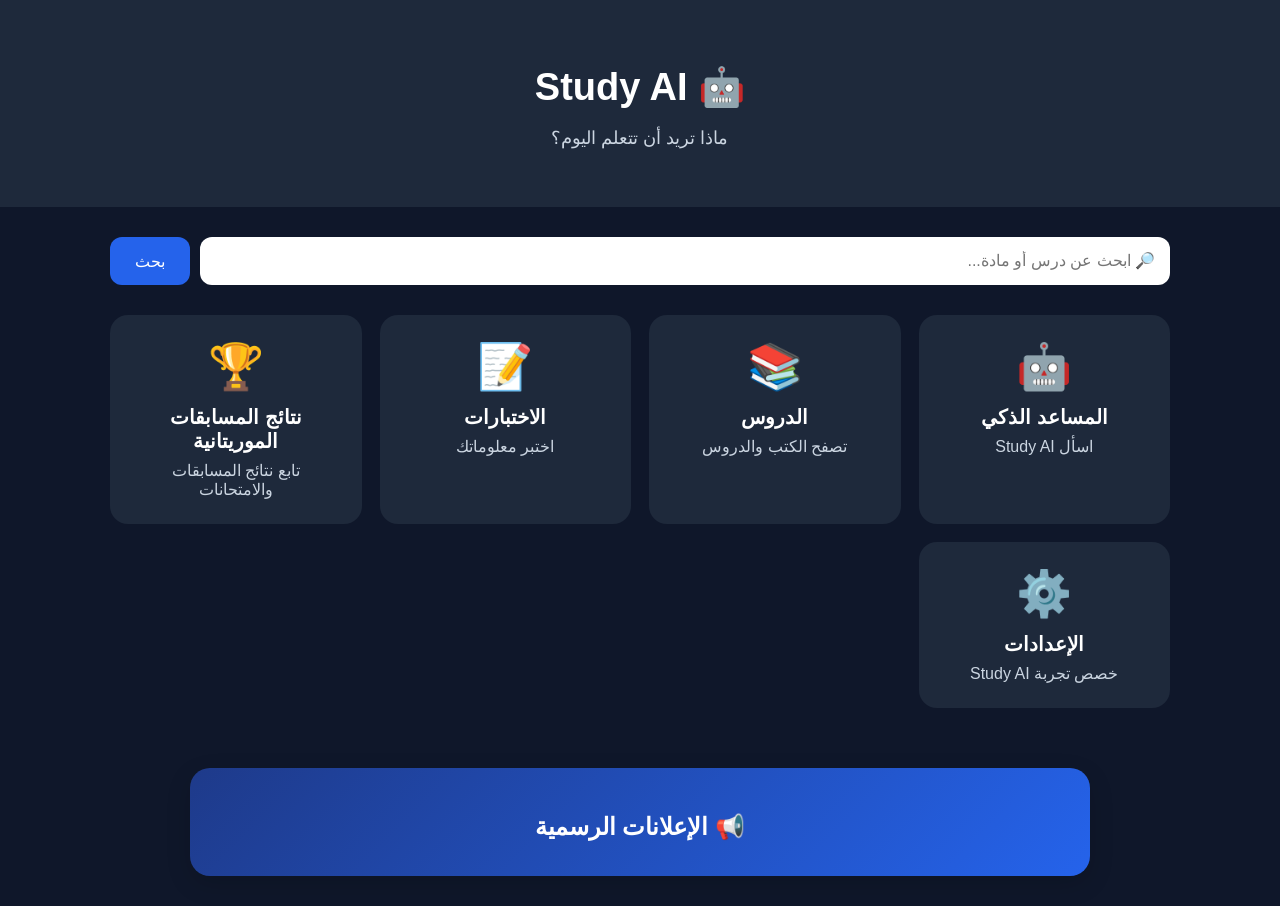
==== templates/index.html @ 43480805 "Study AI first release" ====
<!DOCTYPE html>
<html lang="ar" dir="rtl">

<head>
    <meta charset="UTF-8">
    <meta name="viewport" content="width=device-width, initial-scale=1.0">

    <title>Study AI</title>

    <style>
        * {
            box-sizing: border-box;
        }

        body {
            margin: 0;
            font-family: Arial, sans-serif;
            background: #0f172a;
            color: white;
        }

        header {
            text-align: center;
            padding: 40px 20px;
            background: #1e293b;
        }

        header h1 {
            font-size: 38px;
            margin-bottom: 10px;
        }

        header p {
            color: #cbd5e1;
            font-size: 18px;
        }

        .container {
            max-width: 1100px;
            margin: auto;
            padding: 30px 20px;
        }

        .search {
            display: flex;
            gap: 10px;
            margin-bottom: 30px;
        }

        .search input {
            flex: 1;
            padding: 15px;
            border: none;
            border-radius: 12px;
            font-size: 16px;
        }

        .search button {
            border: none;
            border-radius: 12px;
            padding: 0 25px;
            background: #2563eb;
            color: white;
            font-size: 16px;
            cursor: pointer;
        }

        .cards {
            display: grid;
            grid-template-columns: repeat(auto-fit, minmax(220px, 1fr));
            gap: 18px;
        }

        .card {
            display: block;
            text-decoration: none;
            color: white;
            background: #1e293b;
            padding: 25px;
            border-radius: 18px;
            text-align: center;
            transition: 0.2s;
        }

        .card:hover {
            transform: translateY(-5px);
            background: #334155;
        }

        .icon {
            font-size: 45px;
            margin-bottom: 12px;
        }

        .card h2 {
            margin: 8px 0;
            font-size: 20px;
        }

        .card p {
            color: #cbd5e1;
            margin: 0;
        }
    </style>
</head>

<body>

<header>
    <h1>🤖 Study AI</h1>
<p id="welcomeText">ماذا تريد أن تتعلم اليوم؟</p>
</header>

<div class="container">

    <form class="search" action="/search" method="get">
        <input
            type="text"
            name="q"
            placeholder="🔎 ابحث عن درس أو مادة..."
        >

        <button type="submit">
            بحث
        </button>
    </form>

    <div class="cards">

        <!-- المساعد الذكي -->
        <a class="card" href="/chat">
            <div class="icon">🤖</div>
            <h2>المساعد الذكي</h2>
            <p>اسأل Study AI</p>
        </a>

        <!-- الدروس -->
        <a class="card" href="/lessons">
            <div class="icon">📚</div>
            <h2>الدروس</h2>
            <p>تصفح الكتب والدروس</p>
        </a>

        <!-- الاختبارات -->
        <a class="card" href="/quizzes">
            <div class="icon">📝</div>
            <h2>الاختبارات</h2>
            <p>اختبر معلوماتك</p>
        </a>

        <!-- نتائج المسابقات الموريتانية -->
        <a class="card" href="/results">
            <div class="icon">🏆</div>
            <h2>نتائج المسابقات الموريتانية</h2>
            <p>تابع نتائج المسابقات والامتحانات</p>
        </a>

        <!-- الإعدادات -->
        <a class="card" href="/settings">
            <div class="icon">⚙️</div>
            <h2>الإعدادات</h2>
            <p>خصص تجربة Study AI</p>
        </a>

    </div>

</div>

</body>
</html>

<style>
.countdown-box {
    max-width: 900px;
    margin: 30px auto;
    padding: 25px;
    border-radius: 20px;
    text-align: center;
    background: linear-gradient(135deg, #1e3a8a, #2563eb);
    color: white;
    box-shadow: 0 8px 25px rgba(0,0,0,.15);
}

.countdown-box h2 {
    margin-bottom: 10px;
}

.countdown-title {
    font-size: 20px;
    margin-bottom: 20px;
}

.countdown-timer {
    display: flex;
    justify-content: center;
    gap: 12px;
    flex-wrap: wrap;
}

.countdown-unit {
    min-width: 90px;
    padding: 15px 10px;
    background: rgba(255,255,255,.15);
    border-radius: 14px;
}

.countdown-number {
    display: block;
    font-size: 32px;
    font-weight: bold;
}

.countdown-label {
    font-size: 14px;
}

.countdown-started {
    font-size: 24px;
    font-weight: bold;
}
</style>

<div class="countdown-box" id="countdownBox">
    <h2>📢 الإعلانات الرسمية</h2>
    <div id="countdownList"></div>
</div>

<style>
.countdown-box {
    max-width: 900px;
    margin: 30px auto;
    padding: 25px;
    border-radius: 20px;
    text-align: center;
    background: linear-gradient(135deg, #1e3a8a, #2563eb);
    color: white;
}

.countdown-item {
    background: rgba(255,255,255,.12);
    margin: 15px 0;
    padding: 20px;
    border-radius: 16px;
}

.countdown-item h3 {
    margin-top: 0;
}

.countdown-timer {
    display: flex;
    justify-content: center;
    gap: 10px;
    flex-wrap: wrap;
}

.countdown-unit {
    min-width: 75px;
    padding: 10px;
    background: rgba(255,255,255,.15);
    border-radius: 12px;
}

.countdown-number {
    display: block;
    font-size: 28px;
    font-weight: bold;
}

.countdown-label {
    font-size: 13px;
}

.started {
    font-size: 22px;
    font-weight: bold;
}
</style>

<script>
async function loadCountdowns() {
    try {
        const response = await fetch("/api/countdown");
        const countdowns = await response.json();

        const list = document.getElementById("countdownList");

        if (!countdowns.length) {
            list.innerHTML = `
                <div class="countdown-item">
                    لا توجد إعلانات حاليًا.
                </div>
            `;
            return;
        }

        list.innerHTML = countdowns.map(item => `
            <div class="countdown-item" data-target="${item.target_datetime}">
                <h3>${escapeHtml(item.title)}</h3>

                <div class="countdown-timer">
                    <div class="countdown-unit">
                        <span class="countdown-number days">0</span>
                        <span class="countdown-label">يوم</span>
                    </div>

                    <div class="countdown-unit">
                        <span class="countdown-number hours">0</span>
                        <span class="countdown-label">ساعة</span>
                    </div>

                    <div class="countdown-unit">
                        <span class="countdown-number minutes">0</span>
                        <span class="countdown-label">دقيقة</span>
                    </div>

                    <div class="countdown-unit">
                        <span class="countdown-number seconds">0</span>
                        <span class="countdown-label">ثانية</span>
                    </div>
                </div>
            </div>
        `).join("");

        updateAllCountdowns();

    } catch (error) {
        console.error("Countdown error:", error);
    }
}

function updateAllCountdowns() {
    document.querySelectorAll(".countdown-item[data-target]").forEach(item => {

        const target = new Date(item.dataset.target).getTime();
        let difference = target - Date.now();

        const daysElement = item.querySelector(".days");
        const hoursElement = item.querySelector(".hours");
        const minutesElement = item.querySelector(".minutes");
        const secondsElement = item.querySelector(".seconds");

        if (difference <= 0) {
            daysElement.textContent = "0";
            hoursElement.textContent = "0";
            minutesElement.textContent = "0";
            secondsElement.textContent = "0";

            item.querySelector(".countdown-timer").innerHTML =
                '<div class="started">🚀 بدأ الموعد الآن!</div>';

            return;
        }

        const days = Math.floor(
            difference / (1000 * 60 * 60 * 24)
        );

        difference %= 1000 * 60 * 60 * 24;

        const hours = Math.floor(
            difference / (1000 * 60 * 60)
        );

        difference %= 1000 * 60 * 60;

        const minutes = Math.floor(
            difference / (1000 * 60)
        );

        difference %= 1000 * 60;

        const seconds = Math.floor(
            difference / 1000
        );

        daysElement.textContent = days;
        hoursElement.textContent = hours;
        minutesElement.textContent = minutes;
        secondsElement.textContent = seconds;
    });
}

function escapeHtml(text) {
    const div = document.createElement("div");
    div.textContent = text;
    return div.innerHTML;
}

loadCountdowns();

setInterval(updateAllCountdowns, 1000);

setInterval(loadCountdowns, 2000);
</script>
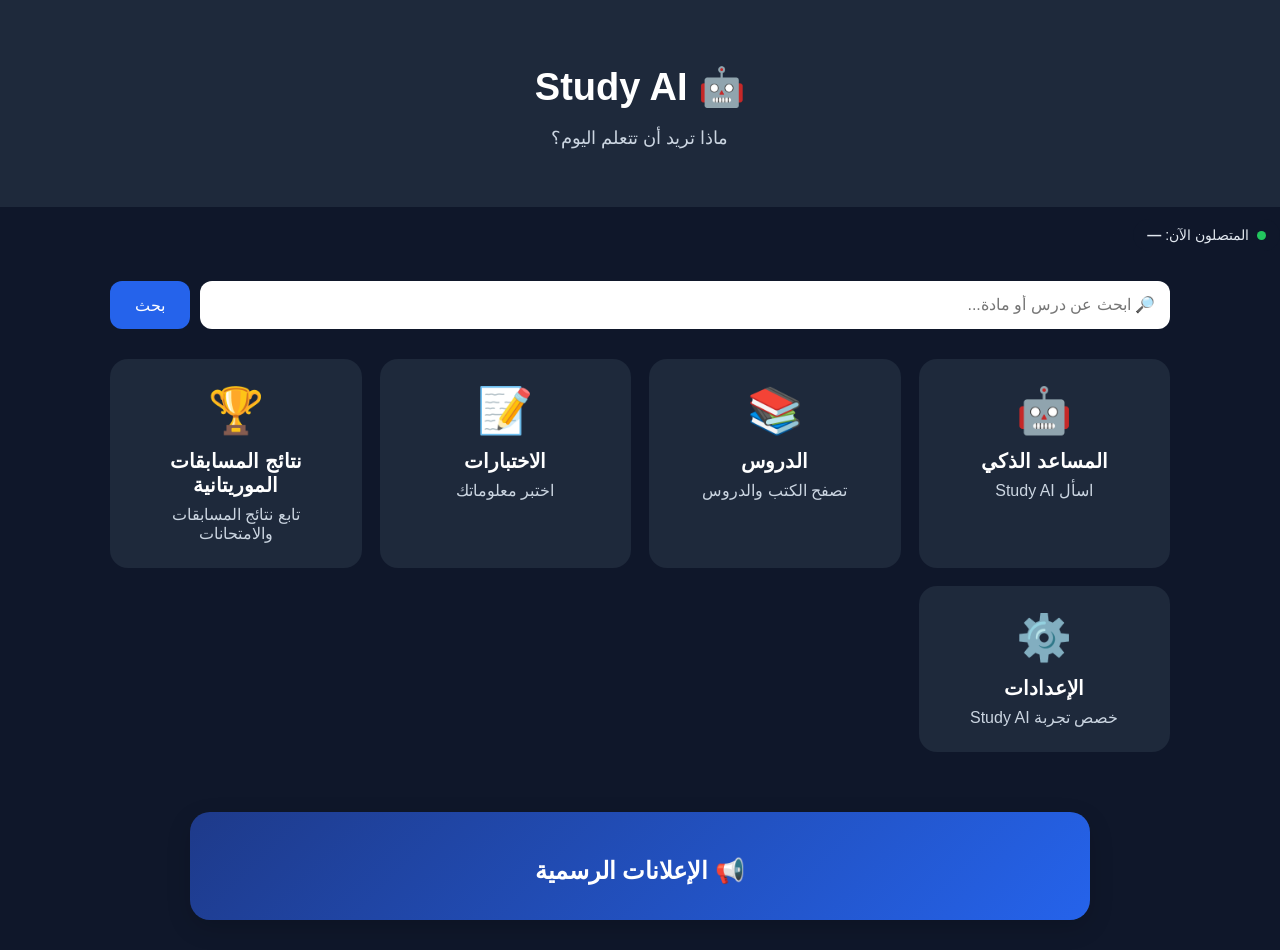
==== commit c2720c66: "Improve Study AI home page and app routes" ====
--- a/templates/index.html
+++ b/templates/index.html
@@ -111,6 +111,24 @@
     <h1>🤖 Study AI</h1>
 <p id="welcomeText">ماذا تريد أن تتعلم اليوم؟</p>
 </header>
+
+<div id="online-counter" style="display:inline-flex;align-items:center;gap:8px;margin-top:12px;padding:8px 14px;border-radius:999px;background:#0f172a;color:#e2e8f0;font-size:14px">
+    <span style="width:9px;height:9px;border-radius:50%;background:#22c55e;display:inline-block"></span>
+    <span>المتصلون الآن: <strong id="online-count">—</strong></span>
+</div>
+<script>
+async function refreshOnlineCount() {
+    try {
+        const response = await fetch("/api/online-count", {cache: "no-store"});
+        if (!response.ok) return;
+        const data = await response.json();
+        document.getElementById("online-count").textContent = data.online;
+    } catch (_) {}
+}
+refreshOnlineCount();
+setInterval(refreshOnlineCount, 30000);
+</script>
+
 
 <div class="container">
 
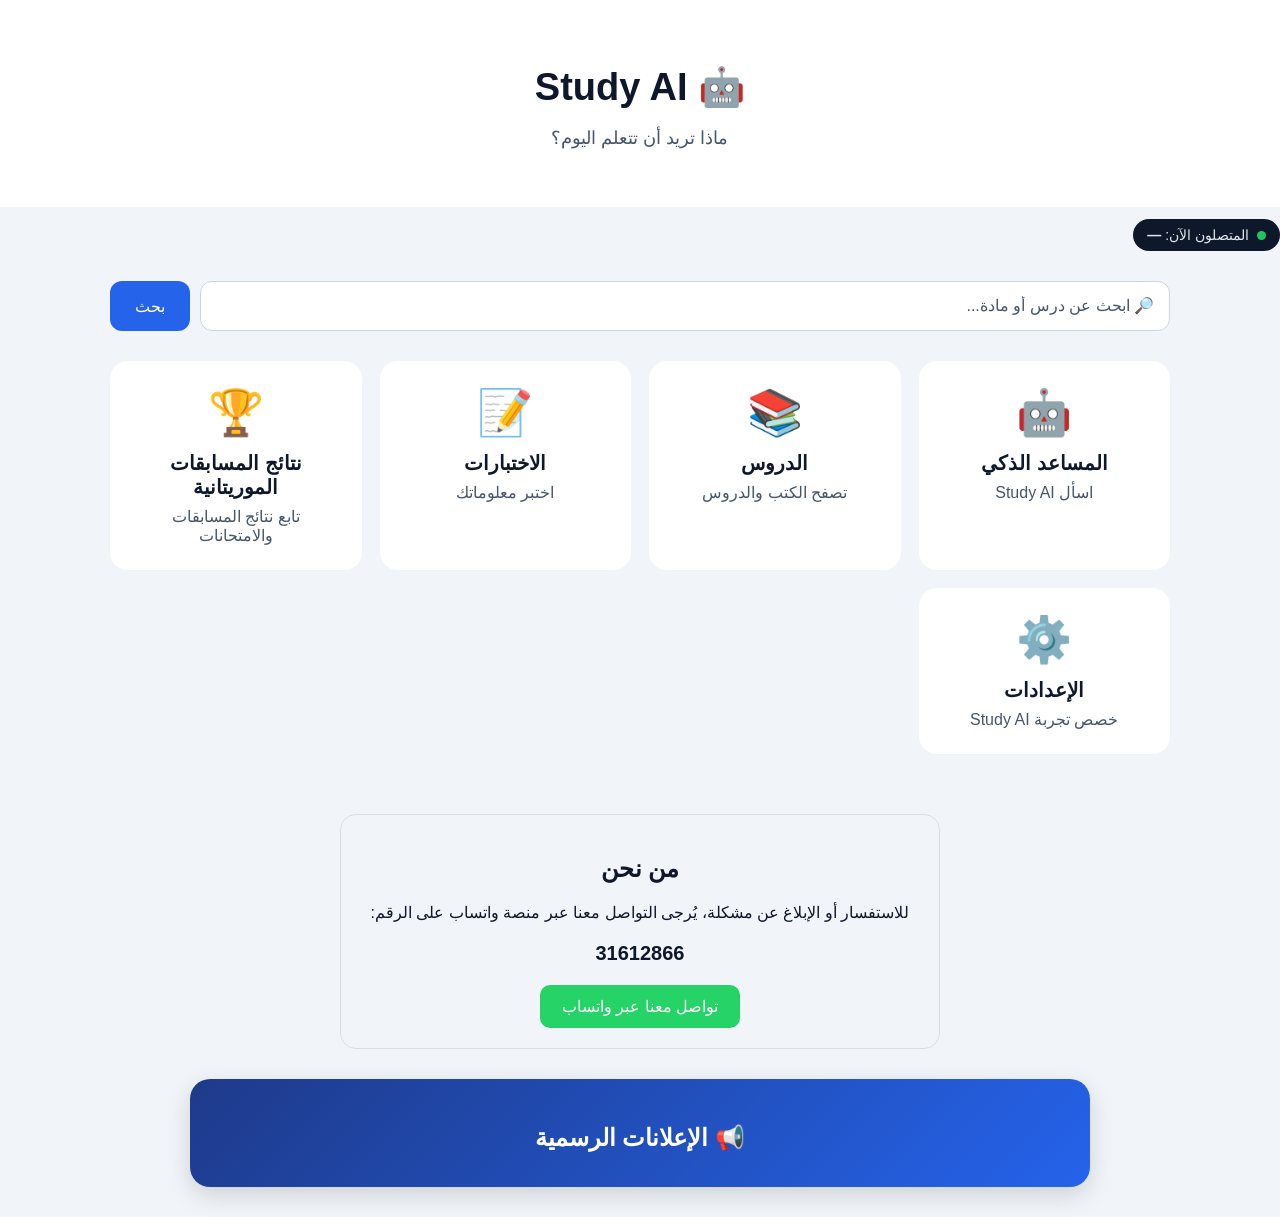
==== commit 4048a750: "Improve web search and home page" ====
--- a/templates/index.html
+++ b/templates/index.html
@@ -13,17 +13,41 @@
             box-sizing: border-box;
         }
 
+        :root {
+            color-scheme: light;
+            --page-bg: #f1f5f9;
+            --panel-bg: #ffffff;
+            --text-color: #0f172a;
+            --muted-color: #475569;
+            --hover-bg: #e2e8f0;
+            --input-bg: #ffffff;
+            --input-border: #cbd5e1;
+        }
+
+        body.dark {
+            color-scheme: dark;
+            --page-bg: #0f172a;
+            --panel-bg: #1e293b;
+            --text-color: #f8fafc;
+            --muted-color: #cbd5e1;
+            --hover-bg: #334155;
+            --input-bg: #1e293b;
+            --input-border: #475569;
+        }
+
         body {
             margin: 0;
             font-family: Arial, sans-serif;
-            background: #0f172a;
-            color: white;
+            background: var(--page-bg);
+            color: var(--text-color);
+            transition: background 0.2s, color 0.2s;
         }
 
         header {
             text-align: center;
             padding: 40px 20px;
-            background: #1e293b;
+            background: var(--panel-bg);
+            color: var(--text-color);
         }
 
         header h1 {
@@ -32,7 +56,7 @@
         }
 
         header p {
-            color: #cbd5e1;
+            color: var(--muted-color);
             font-size: 18px;
         }
 
@@ -50,10 +74,17 @@
 
         .search input {
             flex: 1;
+            min-width: 0;
             padding: 15px;
-            border: none;
+            border: 1px solid var(--input-border);
             border-radius: 12px;
             font-size: 16px;
+            background: var(--input-bg);
+            color: var(--text-color);
+        }
+
+        .search input::placeholder {
+            color: var(--muted-color);
         }
 
         .search button {
@@ -75,8 +106,8 @@
         .card {
             display: block;
             text-decoration: none;
-            color: white;
-            background: #1e293b;
+            color: var(--text-color);
+            background: var(--panel-bg);
             padding: 25px;
             border-radius: 18px;
             text-align: center;
@@ -85,7 +116,7 @@
 
         .card:hover {
             transform: translateY(-5px);
-            background: #334155;
+            background: var(--hover-bg);
         }
 
         .icon {
@@ -99,8 +130,18 @@
         }
 
         .card p {
-            color: #cbd5e1;
+            color: var(--muted-color);
             margin: 0;
+        }
+
+        @media (max-width: 480px) {
+            header h1 {
+                font-size: 30px;
+            }
+
+            .search button {
+                padding: 0 16px;
+            }
         }
     </style>
 </head>
@@ -185,6 +226,20 @@
 
 </div>
 
+    <script src="/static/js/preferences.js"></script>
+    <script src="/static/js/home-i18n.js"></script>
+
+    <!-- من نحن -->
+    <section id="about-study-ai" style="max-width:600px;margin:30px auto;padding:20px;text-align:center;border-radius:16px;border:1px solid #ddd;">
+        <h2>من نحن</h2>
+        <p>للاستفسار أو الإبلاغ عن مشكلة، يُرجى التواصل معنا عبر منصة واتساب على الرقم:</p>
+        <p dir="ltr" style="font-size:20px;font-weight:bold;">31612866</p>
+        <a href="https://wa.me/31612866" target="_blank" rel="noopener noreferrer"
+           style="display:inline-block;padding:12px 22px;background:#25D366;color:white;text-decoration:none;border-radius:10px;">
+            تواصل معنا عبر واتساب
+        </a>
+    </section>
+
 </body>
 </html>
 
